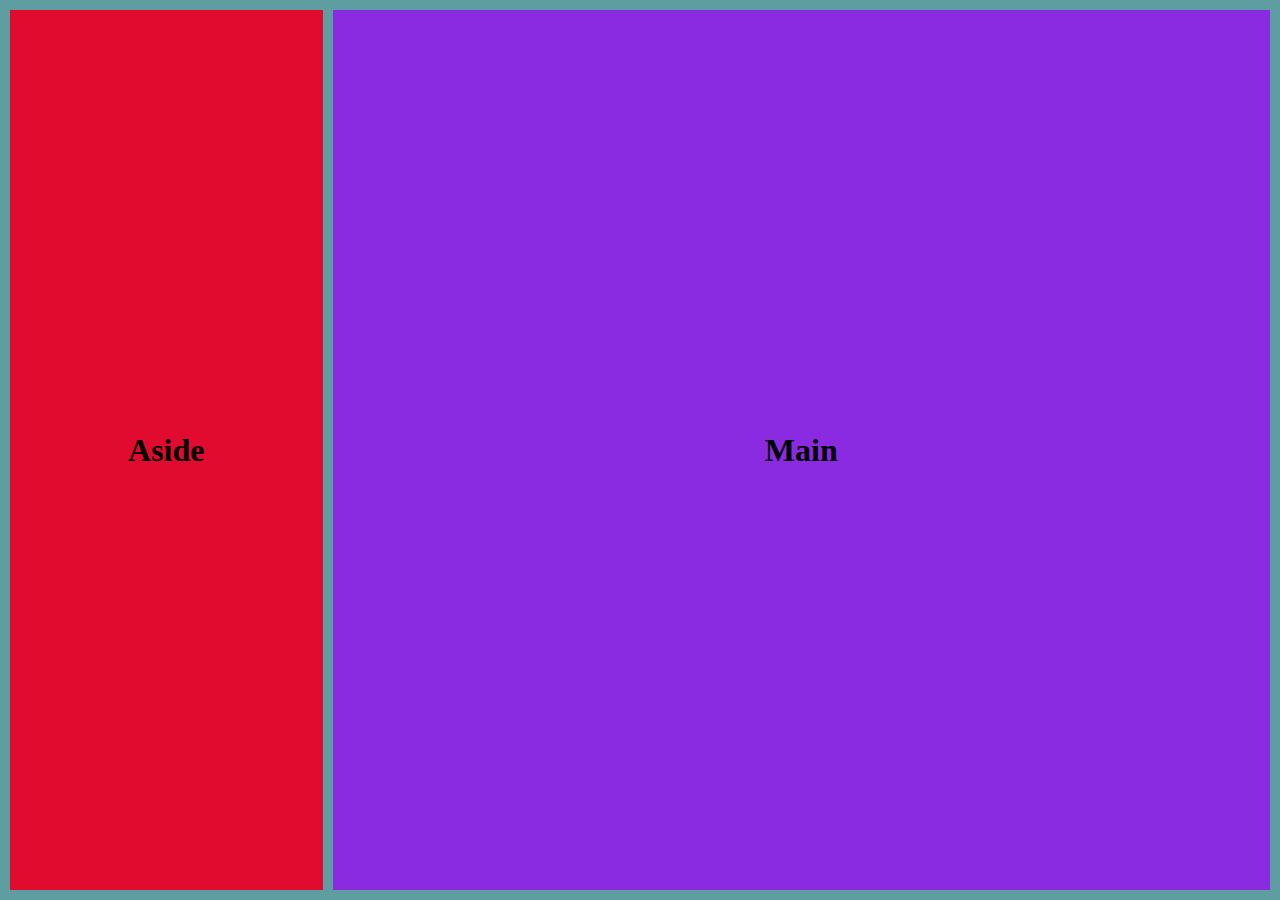
==== UI3/index.html @ 9f4c7abe "Task" ====
<!DOCTYPE html>
<html lang="en">
<head>
    <meta charset="UTF-8">
    <meta name="viewport" content="width=device-width, initial-scale=1.0">
    <title>User Interface 3</title>
    <link rel="stylesheet" href="style.css">
</head>
<body>
    <div class="Layout">
        <aside>
            <h1>Aside</h1>
        </aside>
        <main>
            <h1>Main</h1>
            <div></div>
            <div></div>
            <div></div>
            <div></div>
            <div></div>
            <div></div>
            <div></div>
            <div></div>
        </main>
    </div>
</body>
</html>
---- UI3/style.css ----
body {
  background-color: cadetblue;
  margin: 0px;
}

.Layout {
  display: flex;
  padding: 10px;
  gap: 10px;
}
.Layout aside {
  display: flex;
  align-items: center;
  justify-content: center;
  background-color: rgb(225, 11, 47);
  flex: 1;
  height: calc(100vh - 20px);
  min-width: 200px;
}
.Layout main {
  display: flex;
  align-items: center;
  justify-content: center;
  background-color: blueviolet;
  flex: 3;
  height: calc(100vh - 20px);
}

/*# sourceMappingURL=style.css.map */
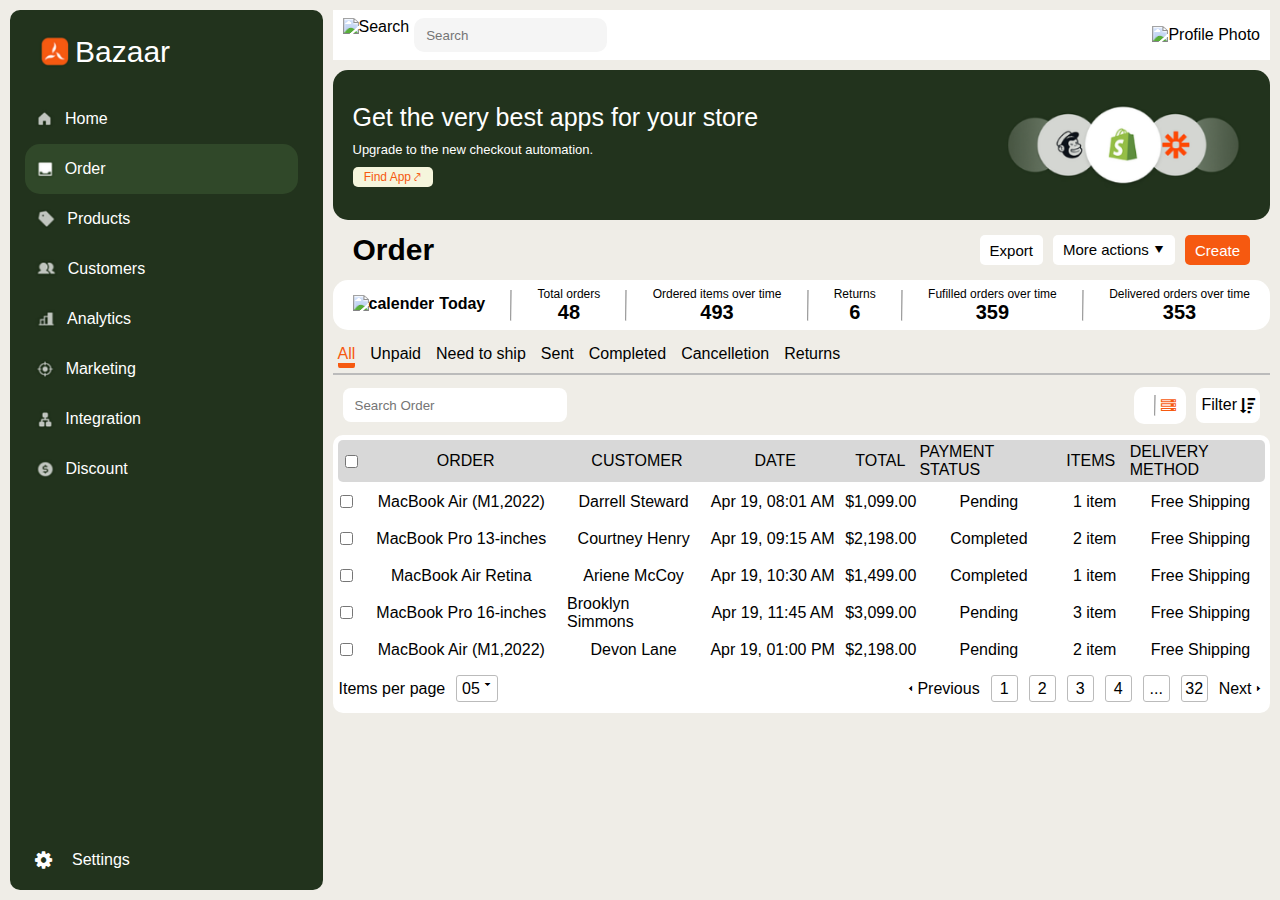
==== commit 3a144a14: "main" ====
--- a/UI3/index.html
+++ b/UI3/index.html
@@ -1,27 +1,245 @@
 <!DOCTYPE html>
 <html lang="en">
+
 <head>
     <meta charset="UTF-8">
     <meta name="viewport" content="width=device-width, initial-scale=1.0">
     <title>User Interface 3</title>
     <link rel="stylesheet" href="style.css">
+    <link rel="stylesheet" href="https://cdnjs.cloudflare.com/ajax/libs/font-awesome/4.7.0/css/font-awesome.min.css">
 </head>
+
 <body>
     <div class="Layout">
         <aside>
-            <h1>Aside</h1>
+            <div class="aside1">
+                <div style="display: flex; flex-direction: row; align-items: center; padding-left: 10px; ">
+                    <img height="40px" width="40px" src="Logo.png" alt="Logo">
+                    <h2 style="font-weight: 100; font-size: 30px;">Bazaar</h2>
+                </div>
+                <div class="menu">
+                    <div>
+                        <img src="home.png" height="20px" style="margin-right: 10px;" alt="">
+                        Home
+                    </div>
+                    <div style="background-color: #304829; width: calc(100% - 45px); border-radius: 15px; ">
+                        <img src="order.png" height="20px" style="margin-right: 10px;" alt="">
+                        Order
+                    </div>
+                    <div>
+                        <img src="product.png" height="20px" style="margin-right: 10px;" alt="">
+                        Products
+                    </div>
+                    <div>
+                        <img src="customer.png" height="20px" style="margin-right: 10px;" alt="">
+                        Customers
+                    </div>
+                    <div>
+                        <img src="analytics.png" height="20px" style="margin-right: 10px;" alt="">
+                        Analytics
+                    </div>
+                    <div>
+                        <img src="market.png" height="20px" style="margin-right: 10px;" alt="">
+                        Marketing
+                    </div>
+                    <div>
+                        <img src="Screenshot 2024-09-07 201820.png" height="20px" style="margin-right: 10px;" alt="">
+                        Integration
+                    </div>
+                    <div>
+                        <img src="discount.png" height="20px" style="margin-right: 10px;" alt="">
+                        Discount
+                    </div>
+                </div>
+            </div>
+            <div class="aside2">
+                <i style="font-size:20px; margin-right: 10px;" class="fa">&#xf013;</i>Settings
+            </div>
         </aside>
         <main>
-            <h1>Main</h1>
-            <div></div>
-            <div></div>
-            <div></div>
-            <div></div>
-            <div></div>
-            <div></div>
-            <div></div>
-            <div></div>
-        </main>
+            <header>
+                <div class="head">
+                    <img height="28px" src="https://www.pngmart.com/files/8/Search-Button-PNG-HD-Quality.png"
+                        alt="Search">
+                    <input class="search" placeholder="Search">
+                    </input>
+                </div>
+                <div class="profile">
+                    <div class="Notification">
+                        <img height="30px" src="https://cdn-icons-png.flaticon.com/512/6610/6610575.png" alt="">
+                    </div>
+                    <div class="DP">
+                        <img height="30px"
+                            src="https://www.pngarts.com/files/5/Cartoon-Avatar-PNG-Image-Transparent.png"
+                            alt="Profile Photo">
+                    </div>
+                </div>
+            </header>
+            <div class="banner">
+                <div class="div1">
+                    <div style="font-size: 25px;">Get the very best apps for your store</div>
+                    <div style="font-size: small;">Upgrade to the new checkout automation.</div>
+                    <div class="findapp">Find App &#10532</div>
+                </div>
+                <div class="div2">
+                    <img height="100px" src="Screenshot 2024-09-07 155208.png" alt="Logo">
+                </div>
+            </div>
+            <div class="order" style="display: flex; align-items: center;">
+                <div style="font-size: 30px; font-weight: 600;">Order</div>
+                <div style="font-size: 15px;" class="or2">
+                    <div style="display: flex; align-items: center;">Export</div>
+                    <div style="display: flex; align-items: center;">More actions &#11206</div>
+                    <div style="display: flex; align-items: center; background-color: #f65910; color: white;">Create
+                    </div>
+                </div>
+            </div>
+            <div class="stats">
+                <div style="display: flex; justify-content: center; gap: 5px; font-weight: 600;">
+                    <img height="20px"
+                        src="https://icons.veryicon.com/png/o/miscellaneous/face-monochrome-icon/calendar-249.png"
+                        alt="calender">
+                    Today
+                </div>
+                <hr class="solid">
+                <div style="display: flex; flex-direction: column; align-items: center;">
+                    <div style="font-size: 12px;">Total orders</div>
+                    <div style="font-size: 20px; font-weight: 600;">48</div>
+                </div>
+                <hr class="solid">
+                <div style="display: flex; flex-direction: column; align-items: center;">
+                    <div style="font-size: 12px;">Ordered items over time</div>
+                    <div style="font-size: 20px; font-weight: 600;">493</div>
+                </div>
+                <hr class="solid">
+                <div style="display: flex; flex-direction: column; align-items: center;">
+                    <div style="font-size: 12px;">Returns</div>
+                    <div style="font-size: 20px; font-weight: 600;">6</div>
+                </div>
+                <hr class="solid">
+                <div style="display: flex; flex-direction: column; align-items: center;">
+                    <div style="font-size: 12px;">Fufilled orders over time</div>
+                    <div style="font-size: 20px; font-weight: 600;">359</div>
+                </div>
+                <hr class="solid">
+                <div style="display: flex; flex-direction: column; align-items: center;">
+                    <div style="font-size: 12px;">Delivered orders over time</div>
+                    <div style="font-size: 20px; font-weight: 600;">353</div>
+                </div>
+            </div>
+            <div class="option">
+                <div style="border-bottom:5px solid #f65910; color: #f65910; border-radius: 10%;">All</div>
+                <div>Unpaid</div>
+                <div>Need to ship</div>
+                <div>Sent</div>
+                <div>Completed</div>
+                <div>Cancelletion</div>
+                <div>Returns</div>
+            </div>
+            <div class="search2">
+                <div class="s1">
+                    <input class="s11" type="text" placeholder="Search Order">
+                </div>
+                <div class="s2">
+                    <div class="s21">
+                        <div>
+                            <img height="15px"
+                                src="https://static-00.iconduck.com/assets.00/grid-icon-512x512-rg43oczb.png" alt="">
+                        </div>
+                        <div>
+                            <hr class="solid">
+                            <i style="font-size:15px; color: #f65910; padding-left: 5px;" class="fa">&#xf233;</i>
+                        </div>
+                    </div>
+                    <div style="align-items: center; height: 25px; padding: 5px; gap: 3px; border-radius: 8px;">Filter
+                        <i class="fa fa-sort-amount-desc" style="font-size:15px"></i>
+                    </div>
+                </div>
+            </div>
+            <div class="table">
+                <div class="tr" style="background-color: #bbbbbb92; border-radius: 5px; font-weight: 500;width: calc(100% - 10px);">
+                    <div style="display: flex; flex: 0;"><input type="checkbox"></div>
+                    <div style="display: flex; flex: 3;">ORDER</div>
+                    <div style="display: flex; flex: 2;">CUSTOMER</div>
+                    <div style="display: flex; flex: 2;">DATE</div>
+                    <div style="display: flex; flex: 1;">TOTAL</div>
+                    <div style="display: flex; flex: 2;">PAYMENT STATUS</div>
+                    <div style="display: flex; flex: 1;">ITEMS</div>
+                    <div style="display: flex; flex: 2;">DELIVERY METHOD</div>
+                </div>
+                <div class="tr" style="height: 35px;">
+                    <div style="display: flex; flex: 0;"><input type="checkbox"></div>
+                    <div style="display: flex; flex: 3;">MacBook Air (M1,2022)</div>
+                    <div style="display: flex; flex: 2;">Darrell Steward</div>
+                    <div style="display: flex; flex: 2;">Apr 19, 08:01 AM</div>
+                    <div style="display: flex; flex: 1;">$1,099.00</div>
+                    <div style="display: flex; flex: 2;">Pending</div>
+                    <div style="display: flex; flex: 1;">1 item</div>
+                    <div style="display: flex; flex: 2;">Free Shipping</div>
+                </div>
+
+                <div class="tr" style="height: 35px;">
+                    <div style="display: flex; flex: 0;"><input type="checkbox"></div>
+                    <div style="display: flex; flex: 3;">MacBook Pro 13-inches</div>
+                    <div style="display: flex; flex: 2;">Courtney Henry</div>
+                    <div style="display: flex; flex: 2;">Apr 19, 09:15 AM</div>
+                    <div style="display: flex; flex: 1;">$2,198.00</div>
+                    <div style="display: flex; flex: 2;">Completed</div>
+                    <div style="display: flex; flex: 1;">2 item</div>
+                    <div style="display: flex; flex: 2;">Free Shipping</div>
+                </div>
+
+                <div class="tr" style="height: 35px;">
+                    <div style="display: flex; flex: 0;"><input type="checkbox"></div>
+                    <div style="display: flex; flex: 3;">MacBook Air Retina</div>
+                    <div style="display: flex; flex: 2;">Ariene McCoy</div>
+                    <div style="display: flex; flex: 2;">Apr 19, 10:30 AM</div>
+                    <div style="display: flex; flex: 1;">$1,499.00</div>
+                    <div style="display: flex; flex: 2;">Completed</div>
+                    <div style="display: flex; flex: 1;">1 item</div>
+                    <div style="display: flex; flex: 2;">Free Shipping</div>
+                </div>
+                <div class="tr" style="height: 35px;">
+                    <div style="display: flex; flex: 0;"><input type="checkbox"></div>
+                    <div style="display: flex; flex: 3;">MacBook Pro 16-inches</div>
+                    <div style="display: flex; flex: 2;">Brooklyn Simmons</div>
+                    <div style="display: flex; flex: 2;">Apr 19, 11:45 AM</div>
+                    <div style="display: flex; flex: 1;">$3,099.00</div>
+                    <div style="display: flex; flex: 2;">Pending</div>
+                    <div style="display: flex; flex: 1;">3 item</div>
+                    <div style="display: flex; flex: 2;">Free Shipping</div>
+                </div>
+                <div class="tr" style="height: 35px;">
+                    <div style="display: flex; flex: 0;"><input type="checkbox"></div>
+                    <div style="display: flex; flex: 3;">MacBook Air (M1,2022)</div>
+                    <div style="display: flex; flex: 2;">Devon Lane</div>
+                    <div style="display: flex; flex: 2;">Apr 19, 01:00 PM</div>
+                    <div style="display: flex; flex: 1;">$2,198.00</div>
+                    <div style="display: flex; flex: 2;">Pending</div>
+                    <div style="display: flex; flex: 1;">2 item</div>
+                    <div style="display: flex; flex: 2;">Free Shipping</div>
+                </div>
+
+                <div class="tr" style="display: flex; justify-content: space-between;">
+                    <div style="display: flex; justify-content: center; align-items: center; gap: 5px;">
+                        <div>Items per page </div> 
+                        <div style="width: 40px; height: 25px; border: 1px solid #bbb; display: flex; justify-content: center; align-items: center; border-radius: 3px;">05 &#129171;</div>
+                    </div>
+                    <div style="display: flex; gap: 5px;">
+                        <div style="display: flex; justify-content: center; align-items: center;">&#129168; Previous</div>
+                        <div style="width: 25px; height: 25px; border: 1px solid #bbb; display: flex; justify-content: center; align-items: center; border-radius: 3px;">1</div>
+                        <div style="width: 25px; height: 25px; border: 1px solid #bbb; display: flex; justify-content: center; align-items: center; border-radius: 3px;">2</div>
+                        <div style="width: 25px; height: 25px; border: 1px solid #bbb; display: flex; justify-content: center; align-items: center; border-radius: 3px;">3</div>
+                        <div style="width: 25px; height: 25px; border: 1px solid #bbb; display: flex; justify-content: center; align-items: center; border-radius: 3px;">4</div>
+                        <div style="width: 25px; height: 25px; border: 1px solid #bbb; display: flex; justify-content: center; align-items: center; border-radius: 3px;">...</div>
+                        <div style="width: 25px; height: 25px; border: 1px solid #bbb; display: flex; justify-content: center; align-items: center; border-radius: 3px;">32</div>
+                        <div style="display: flex; justify-content: center; align-items: center;">Next &#129170;</div>
+                    </div>
+                </div>
+            </div>
+    </div>
+    </main>
     </div>
 </body>
+
 </html>--- a/UI3/style.css
+++ b/UI3/style.css
@@ -1,6 +1,7 @@
 body {
-  background-color: cadetblue;
+  background-color: #efede7;
   margin: 0px;
+  font-family: "Gill Sans", "Gill Sans MT", Calibri, "Trebuchet MS", sans-serif;
 }
 
 .Layout {
@@ -10,20 +11,243 @@
 }
 .Layout aside {
   display: flex;
-  align-items: center;
-  justify-content: center;
-  background-color: rgb(225, 11, 47);
+  flex-direction: column;
+  justify-content: space-between;
+  min-width: 200px;
+  background-color: #22331d;
   flex: 1;
+  border-radius: 10px;
+}
+.Layout aside .aside1 {
+  display: flex;
+  flex-direction: column;
+  padding-left: 15px;
+  color: #ffffff;
+}
+.Layout aside .aside1 .menu > div {
+  height: 30px;
+  display: flex;
+  align-items: center;
+  padding: 10px;
+}
+.Layout aside .aside2 {
+  padding-left: 15px;
+  color: #ffffff;
   height: calc(100vh - 20px);
-  min-width: 200px;
+  height: 30px;
+  padding: 10px;
+  padding-left: 15px;
+  gap: 10px;
+  display: flex;
+  align-items: center;
+  margin-bottom: 5px;
+  margin-left: 10px;
+}
+.Layout aside .menu > div:hover,
+.Layout aside .aside2:hover {
+  cursor: pointer;
+  background-color: #304829;
+  width: calc(100% - 45px);
+  border-radius: 15px;
 }
 .Layout main {
   display: flex;
-  align-items: center;
-  justify-content: center;
-  background-color: blueviolet;
+  flex-direction: column;
+  align-items: flex-start;
+  background-color: #efede7;
   flex: 3;
+  gap: 10px;
   height: calc(100vh - 20px);
+}
+.Layout header {
+  display: flex;
+  align-items: center;
+  justify-content: space-between;
+  background-color: #ffffff;
+  height: 50px;
+  width: calc(100% - 20px);
+  padding: 0px 10px;
+  gap: 0px;
+}
+.Layout header .head {
+  display: flex;
+  flex-direction: row;
+  justify-content: center;
+  gap: 5px;
+}
+.Layout header .head .search {
+  height: 28px;
+  border-radius: 10px;
+  border-color: transparent;
+  padding-left: 10px;
+  background-color: #f5f5f5;
+}
+.Layout header .profile {
+  display: flex;
+  transition: all 0.4s;
+}
+.Layout header .DP:hover,
+.Layout header .Notification:hover {
+  cursor: pointer;
+  transform: scale(1.2);
+}
+.Layout .banner {
+  height: 150px;
+  width: calc(100% - 40px);
+  background-color: #22331d;
+  border-radius: 15px;
+  padding: 0px 20px;
+  display: flex;
+  flex-direction: row;
+  justify-content: space-between;
+  align-items: center;
+  font-family: "Gill Sans", "Gill Sans MT", Calibri, "Trebuchet MS", sans-serif;
+}
+.Layout .banner .div1 {
+  color: #ffffff;
+  display: flex;
+  flex-direction: column;
+  justify-content: center;
+  gap: 10px;
+}
+.Layout .banner .div1 .findapp {
+  height: 20px;
+  width: 80px;
+  color: #f65910;
+  display: flex;
+  align-items: center;
+  justify-content: center;
+  font-size: 12px;
+  background-color: beige;
+  border-radius: 5px;
+  transition: all 0.4s;
+}
+.Layout .banner .div1 .findapp:hover {
+  cursor: pointer;
+  transform: scale(1.1);
+}
+.Layout .banner .div2 {
+  display: flex;
+  justify-content: center;
+}
+.Layout .order {
+  display: flex;
+  justify-content: space-between;
+  height: 40px;
+  width: calc(100% - 40px);
+  border-radius: 15px;
+  padding: 0px 20px;
+}
+.Layout .order .or2 {
+  display: flex;
+  justify-content: center;
+  align-items: center;
+  gap: 10px;
+}
+.Layout .order .or2 div {
+  height: 30px;
+  padding: 0px 10px;
+  border-radius: 5px;
+  background-color: #ffffff;
+  transition: all 0.4s;
+}
+.Layout .order .or2 div:hover {
+  cursor: pointer;
+  transform: scale(1.1);
+}
+.Layout .stats {
+  height: 50px;
+  width: calc(100% - 40px);
+  padding: 0px 20px;
+  background-color: #ffffff;
+  border-radius: 15px;
+  display: flex;
+  justify-content: space-around;
+  align-items: center;
+}
+.Layout .stats hr.solid {
+  border-top: 30px solid #bbb;
+}
+.Layout .option {
+  display: flex;
+  width: calc(100% - 10px);
+  padding: 5px;
+  gap: 15px;
+  border-bottom: 2px solid #bbb;
+}
+.Layout .option div {
+  transition: all 0.4s;
+}
+.Layout .option div:hover {
+  cursor: pointer;
+  transform: scale(1.1);
+  color: #f65910;
+}
+.Layout .search2 {
+  display: flex;
+  align-items: center;
+  justify-content: space-between;
+  width: calc(100% - 20px);
+  padding: 0px 10px;
+  height: 30px;
+  margin: 5px 0px;
+}
+.Layout .search2 .s1 .s11 {
+  border-color: transparent;
+  border-radius: 8px;
+  height: 10px;
+  width: 200px;
+  padding: 10px;
+}
+.Layout .search2 .s2 {
+  display: flex;
+  align-items: center;
+  justify-content: center;
+  gap: 10px;
+}
+.Layout .search2 .s2 div {
+  display: flex;
+  justify-content: center;
+  align-items: center;
+  background-color: #ffffff;
+  border-radius: 10px;
+  padding: 0px 5px;
+  transition: all 0.4s;
+}
+.Layout .search2 .s2 div hr {
+  border-top: 20px solid #bbb;
+}
+.Layout .search2 .s2 > div:hover,
+.Layout .search2 .s2 .s21 > div:hover {
+  cursor: pointer;
+  transform: scale(1.1);
+}
+.Layout .table {
+  display: flex;
+  flex-direction: column;
+  width: 100%;
+  padding: 5px 0px;
+  background-color: #ffffff;
+  border-radius: 10px;
+  align-items: center;
+  justify-content: center;
+  gap: 2px;
+}
+.Layout .table .tr {
+  display: flex;
+  align-items: center;
+  width: 100%;
+  justify-content: space-around;
+}
+.Layout .table .tr div {
+  margin: 3px;
+  display: flex;
+  align-items: center;
+  justify-content: center;
+}
+.Layout .table .Footer {
+  display: flex;
+  justify-content: space-between;
 }
 
 /*# sourceMappingURL=style.css.map */
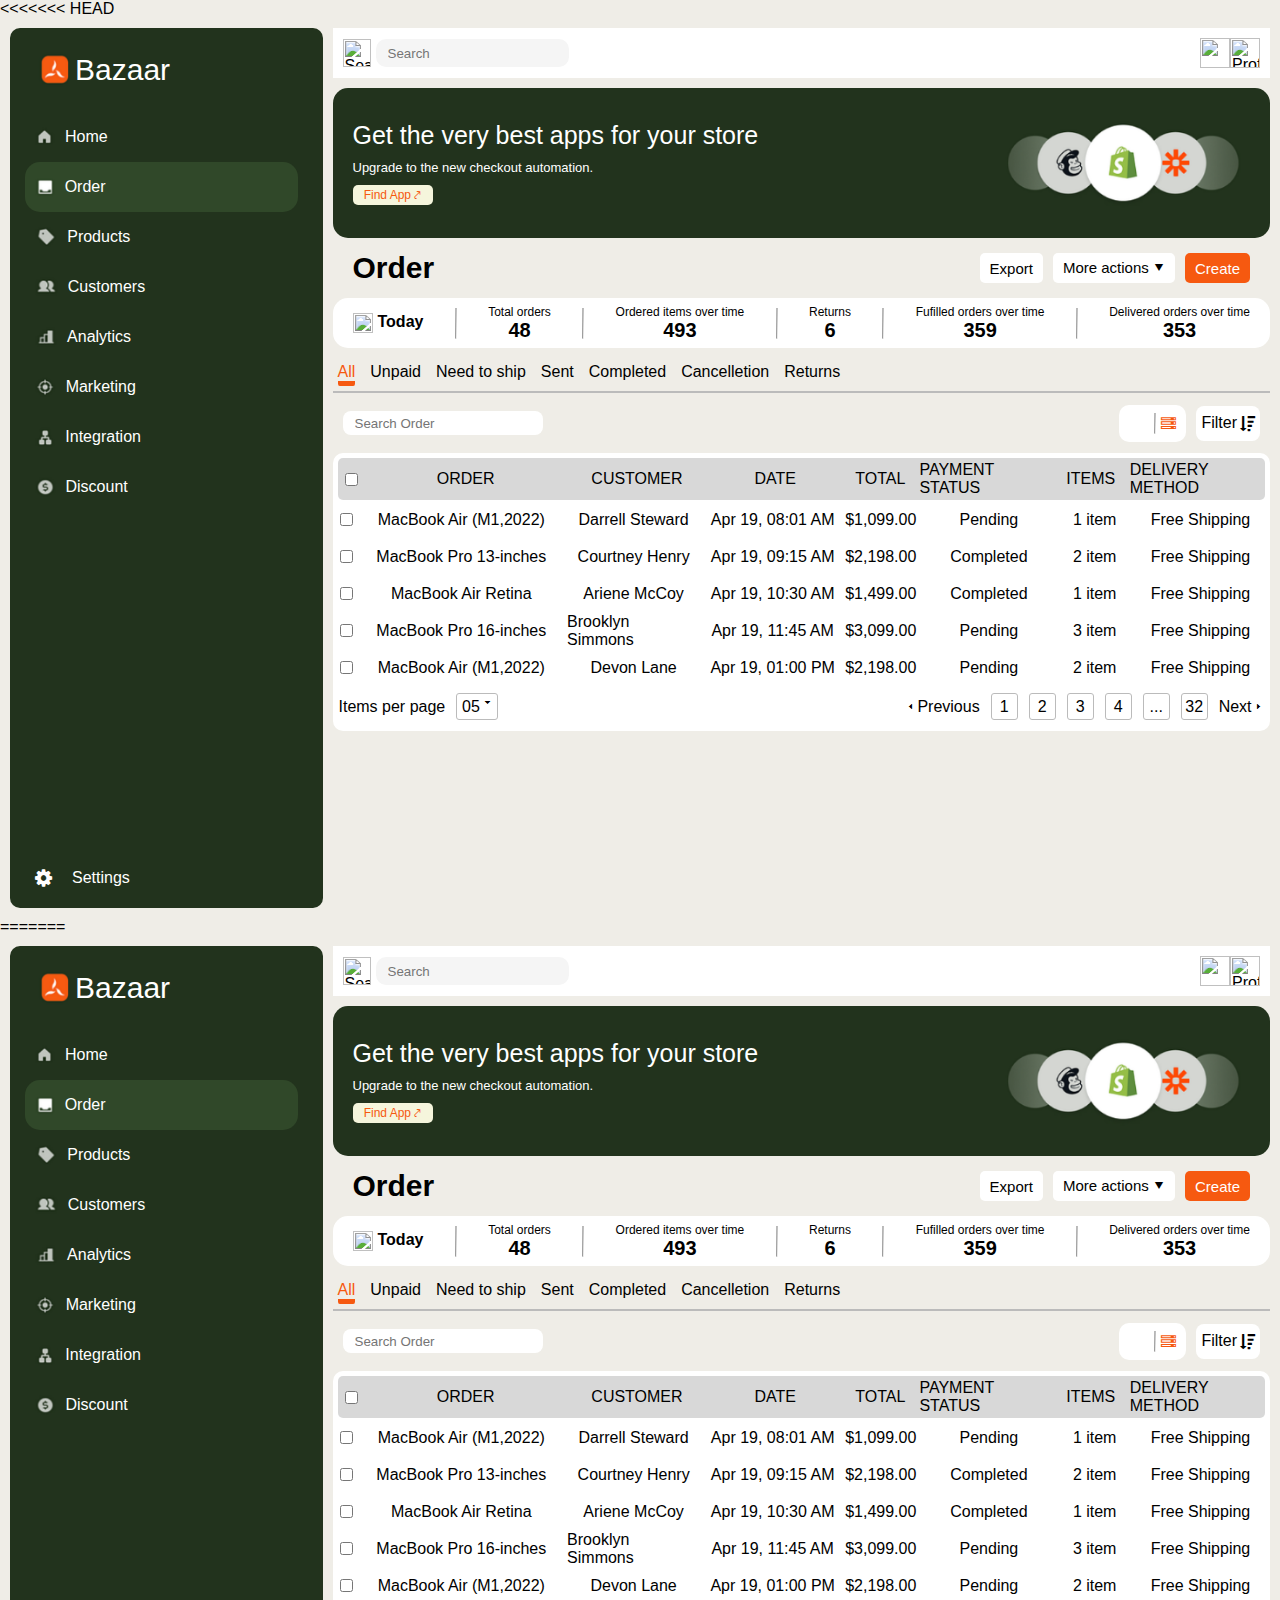
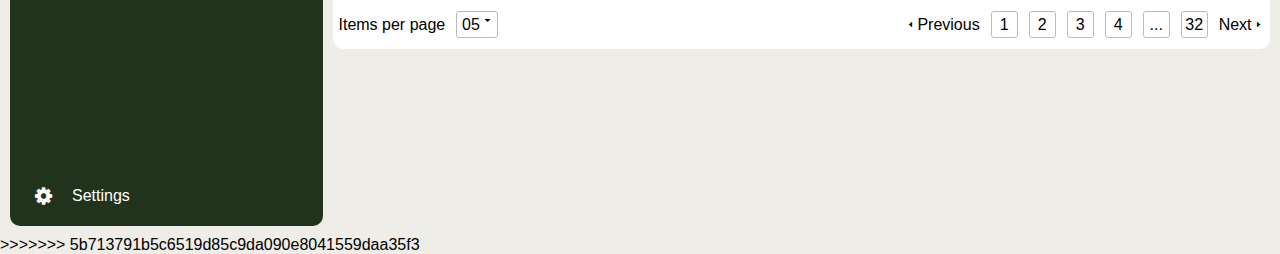
==== commit 53faa674: "Tasks" ====
--- a/UI3/index.html
+++ b/UI3/index.html
@@ -1,3 +1,4 @@
+<<<<<<< HEAD
 <!DOCTYPE html>
 <html lang="en">
 
@@ -242,4 +243,250 @@
     </div>
 </body>
 
+=======
+<!DOCTYPE html>
+<html lang="en">
+
+<head>
+    <meta charset="UTF-8">
+    <meta name="viewport" content="width=device-width, initial-scale=1.0">
+    <title>User Interface 3</title>
+    <link rel="stylesheet" href="style.css">
+    <link rel="stylesheet" href="https://cdnjs.cloudflare.com/ajax/libs/font-awesome/4.7.0/css/font-awesome.min.css">
+</head>
+
+<body>
+    <div class="Layout">
+        <aside>
+            <div class="aside1">
+                <div style="display: flex; flex-direction: row; align-items: center; padding-left: 10px; ">
+                    <img height="40px" width="40px" src="Logo.png" alt="Logo">
+                    <h2 style="font-weight: 100; font-size: 30px;">Bazaar</h2>
+                </div>
+                <div class="menu">
+                    <div>
+                        <img src="home.png" height="20px" style="margin-right: 10px;" alt="">
+                        Home
+                    </div>
+                    <div style="background-color: #304829; width: calc(100% - 45px); border-radius: 15px; ">
+                        <img src="order.png" height="20px" style="margin-right: 10px;" alt="">
+                        Order
+                    </div>
+                    <div>
+                        <img src="product.png" height="20px" style="margin-right: 10px;" alt="">
+                        Products
+                    </div>
+                    <div>
+                        <img src="customer.png" height="20px" style="margin-right: 10px;" alt="">
+                        Customers
+                    </div>
+                    <div>
+                        <img src="analytics.png" height="20px" style="margin-right: 10px;" alt="">
+                        Analytics
+                    </div>
+                    <div>
+                        <img src="market.png" height="20px" style="margin-right: 10px;" alt="">
+                        Marketing
+                    </div>
+                    <div>
+                        <img src="Screenshot 2024-09-07 201820.png" height="20px" style="margin-right: 10px;" alt="">
+                        Integration
+                    </div>
+                    <div>
+                        <img src="discount.png" height="20px" style="margin-right: 10px;" alt="">
+                        Discount
+                    </div>
+                </div>
+            </div>
+            <div class="aside2">
+                <i style="font-size:20px; margin-right: 10px;" class="fa">&#xf013;</i>Settings
+            </div>
+        </aside>
+        <main>
+            <header>
+                <div class="head">
+                    <img height="28px" src="https://www.pngmart.com/files/8/Search-Button-PNG-HD-Quality.png"
+                        alt="Search">
+                    <input class="search" placeholder="Search">
+                    </input>
+                </div>
+                <div class="profile">
+                    <div class="Notification">
+                        <img height="30px" src="https://cdn-icons-png.flaticon.com/512/6610/6610575.png" alt="">
+                    </div>
+                    <div class="DP">
+                        <img height="30px"
+                            src="https://www.pngarts.com/files/5/Cartoon-Avatar-PNG-Image-Transparent.png"
+                            alt="Profile Photo">
+                    </div>
+                </div>
+            </header>
+            <div class="banner">
+                <div class="div1">
+                    <div style="font-size: 25px;">Get the very best apps for your store</div>
+                    <div style="font-size: small;">Upgrade to the new checkout automation.</div>
+                    <div class="findapp">Find App &#10532</div>
+                </div>
+                <div class="div2">
+                    <img height="100px" src="Screenshot 2024-09-07 155208.png" alt="Logo">
+                </div>
+            </div>
+            <div class="order" style="display: flex; align-items: center;">
+                <div style="font-size: 30px; font-weight: 600;">Order</div>
+                <div style="font-size: 15px;" class="or2">
+                    <div style="display: flex; align-items: center;">Export</div>
+                    <div style="display: flex; align-items: center;">More actions &#11206</div>
+                    <div style="display: flex; align-items: center; background-color: #f65910; color: white;">Create
+                    </div>
+                </div>
+            </div>
+            <div class="stats">
+                <div style="display: flex; justify-content: center; gap: 5px; font-weight: 600;">
+                    <img height="20px"
+                        src="https://icons.veryicon.com/png/o/miscellaneous/face-monochrome-icon/calendar-249.png"
+                        alt="calender">
+                    Today
+                </div>
+                <hr class="solid">
+                <div style="display: flex; flex-direction: column; align-items: center;">
+                    <div style="font-size: 12px;">Total orders</div>
+                    <div style="font-size: 20px; font-weight: 600;">48</div>
+                </div>
+                <hr class="solid">
+                <div style="display: flex; flex-direction: column; align-items: center;">
+                    <div style="font-size: 12px;">Ordered items over time</div>
+                    <div style="font-size: 20px; font-weight: 600;">493</div>
+                </div>
+                <hr class="solid">
+                <div style="display: flex; flex-direction: column; align-items: center;">
+                    <div style="font-size: 12px;">Returns</div>
+                    <div style="font-size: 20px; font-weight: 600;">6</div>
+                </div>
+                <hr class="solid">
+                <div style="display: flex; flex-direction: column; align-items: center;">
+                    <div style="font-size: 12px;">Fufilled orders over time</div>
+                    <div style="font-size: 20px; font-weight: 600;">359</div>
+                </div>
+                <hr class="solid">
+                <div style="display: flex; flex-direction: column; align-items: center;">
+                    <div style="font-size: 12px;">Delivered orders over time</div>
+                    <div style="font-size: 20px; font-weight: 600;">353</div>
+                </div>
+            </div>
+            <div class="option">
+                <div style="border-bottom:5px solid #f65910; color: #f65910; border-radius: 10%;">All</div>
+                <div>Unpaid</div>
+                <div>Need to ship</div>
+                <div>Sent</div>
+                <div>Completed</div>
+                <div>Cancelletion</div>
+                <div>Returns</div>
+            </div>
+            <div class="search2">
+                <div class="s1">
+                    <input class="s11" type="text" placeholder="Search Order">
+                </div>
+                <div class="s2">
+                    <div class="s21">
+                        <div>
+                            <img height="15px"
+                                src="https://static-00.iconduck.com/assets.00/grid-icon-512x512-rg43oczb.png" alt="">
+                        </div>
+                        <div>
+                            <hr class="solid">
+                            <i style="font-size:15px; color: #f65910; padding-left: 5px;" class="fa">&#xf233;</i>
+                        </div>
+                    </div>
+                    <div style="align-items: center; height: 25px; padding: 5px; gap: 3px; border-radius: 8px;">Filter
+                        <i class="fa fa-sort-amount-desc" style="font-size:15px"></i>
+                    </div>
+                </div>
+            </div>
+            <div class="table">
+                <div class="tr" style="background-color: #bbbbbb92; border-radius: 5px; font-weight: 500;width: calc(100% - 10px);">
+                    <div style="display: flex; flex: 0;"><input type="checkbox"></div>
+                    <div style="display: flex; flex: 3;">ORDER</div>
+                    <div style="display: flex; flex: 2;">CUSTOMER</div>
+                    <div style="display: flex; flex: 2;">DATE</div>
+                    <div style="display: flex; flex: 1;">TOTAL</div>
+                    <div style="display: flex; flex: 2;">PAYMENT STATUS</div>
+                    <div style="display: flex; flex: 1;">ITEMS</div>
+                    <div style="display: flex; flex: 2;">DELIVERY METHOD</div>
+                </div>
+                <div class="tr" style="height: 35px;">
+                    <div style="display: flex; flex: 0;"><input type="checkbox"></div>
+                    <div style="display: flex; flex: 3;">MacBook Air (M1,2022)</div>
+                    <div style="display: flex; flex: 2;">Darrell Steward</div>
+                    <div style="display: flex; flex: 2;">Apr 19, 08:01 AM</div>
+                    <div style="display: flex; flex: 1;">$1,099.00</div>
+                    <div style="display: flex; flex: 2;">Pending</div>
+                    <div style="display: flex; flex: 1;">1 item</div>
+                    <div style="display: flex; flex: 2;">Free Shipping</div>
+                </div>
+
+                <div class="tr" style="height: 35px;">
+                    <div style="display: flex; flex: 0;"><input type="checkbox"></div>
+                    <div style="display: flex; flex: 3;">MacBook Pro 13-inches</div>
+                    <div style="display: flex; flex: 2;">Courtney Henry</div>
+                    <div style="display: flex; flex: 2;">Apr 19, 09:15 AM</div>
+                    <div style="display: flex; flex: 1;">$2,198.00</div>
+                    <div style="display: flex; flex: 2;">Completed</div>
+                    <div style="display: flex; flex: 1;">2 item</div>
+                    <div style="display: flex; flex: 2;">Free Shipping</div>
+                </div>
+
+                <div class="tr" style="height: 35px;">
+                    <div style="display: flex; flex: 0;"><input type="checkbox"></div>
+                    <div style="display: flex; flex: 3;">MacBook Air Retina</div>
+                    <div style="display: flex; flex: 2;">Ariene McCoy</div>
+                    <div style="display: flex; flex: 2;">Apr 19, 10:30 AM</div>
+                    <div style="display: flex; flex: 1;">$1,499.00</div>
+                    <div style="display: flex; flex: 2;">Completed</div>
+                    <div style="display: flex; flex: 1;">1 item</div>
+                    <div style="display: flex; flex: 2;">Free Shipping</div>
+                </div>
+                <div class="tr" style="height: 35px;">
+                    <div style="display: flex; flex: 0;"><input type="checkbox"></div>
+                    <div style="display: flex; flex: 3;">MacBook Pro 16-inches</div>
+                    <div style="display: flex; flex: 2;">Brooklyn Simmons</div>
+                    <div style="display: flex; flex: 2;">Apr 19, 11:45 AM</div>
+                    <div style="display: flex; flex: 1;">$3,099.00</div>
+                    <div style="display: flex; flex: 2;">Pending</div>
+                    <div style="display: flex; flex: 1;">3 item</div>
+                    <div style="display: flex; flex: 2;">Free Shipping</div>
+                </div>
+                <div class="tr" style="height: 35px;">
+                    <div style="display: flex; flex: 0;"><input type="checkbox"></div>
+                    <div style="display: flex; flex: 3;">MacBook Air (M1,2022)</div>
+                    <div style="display: flex; flex: 2;">Devon Lane</div>
+                    <div style="display: flex; flex: 2;">Apr 19, 01:00 PM</div>
+                    <div style="display: flex; flex: 1;">$2,198.00</div>
+                    <div style="display: flex; flex: 2;">Pending</div>
+                    <div style="display: flex; flex: 1;">2 item</div>
+                    <div style="display: flex; flex: 2;">Free Shipping</div>
+                </div>
+
+                <div class="tr" style="display: flex; justify-content: space-between;">
+                    <div style="display: flex; justify-content: center; align-items: center; gap: 5px;">
+                        <div>Items per page </div> 
+                        <div style="width: 40px; height: 25px; border: 1px solid #bbb; display: flex; justify-content: center; align-items: center; border-radius: 3px;">05 &#129171;</div>
+                    </div>
+                    <div style="display: flex; gap: 5px;">
+                        <div style="display: flex; justify-content: center; align-items: center;">&#129168; Previous</div>
+                        <div style="width: 25px; height: 25px; border: 1px solid #bbb; display: flex; justify-content: center; align-items: center; border-radius: 3px;">1</div>
+                        <div style="width: 25px; height: 25px; border: 1px solid #bbb; display: flex; justify-content: center; align-items: center; border-radius: 3px;">2</div>
+                        <div style="width: 25px; height: 25px; border: 1px solid #bbb; display: flex; justify-content: center; align-items: center; border-radius: 3px;">3</div>
+                        <div style="width: 25px; height: 25px; border: 1px solid #bbb; display: flex; justify-content: center; align-items: center; border-radius: 3px;">4</div>
+                        <div style="width: 25px; height: 25px; border: 1px solid #bbb; display: flex; justify-content: center; align-items: center; border-radius: 3px;">...</div>
+                        <div style="width: 25px; height: 25px; border: 1px solid #bbb; display: flex; justify-content: center; align-items: center; border-radius: 3px;">32</div>
+                        <div style="display: flex; justify-content: center; align-items: center;">Next &#129170;</div>
+                    </div>
+                </div>
+            </div>
+    </div>
+    </main>
+    </div>
+</body>
+
+>>>>>>> 5b713791b5c6519d85c9da090e8041559daa35f3
 </html>